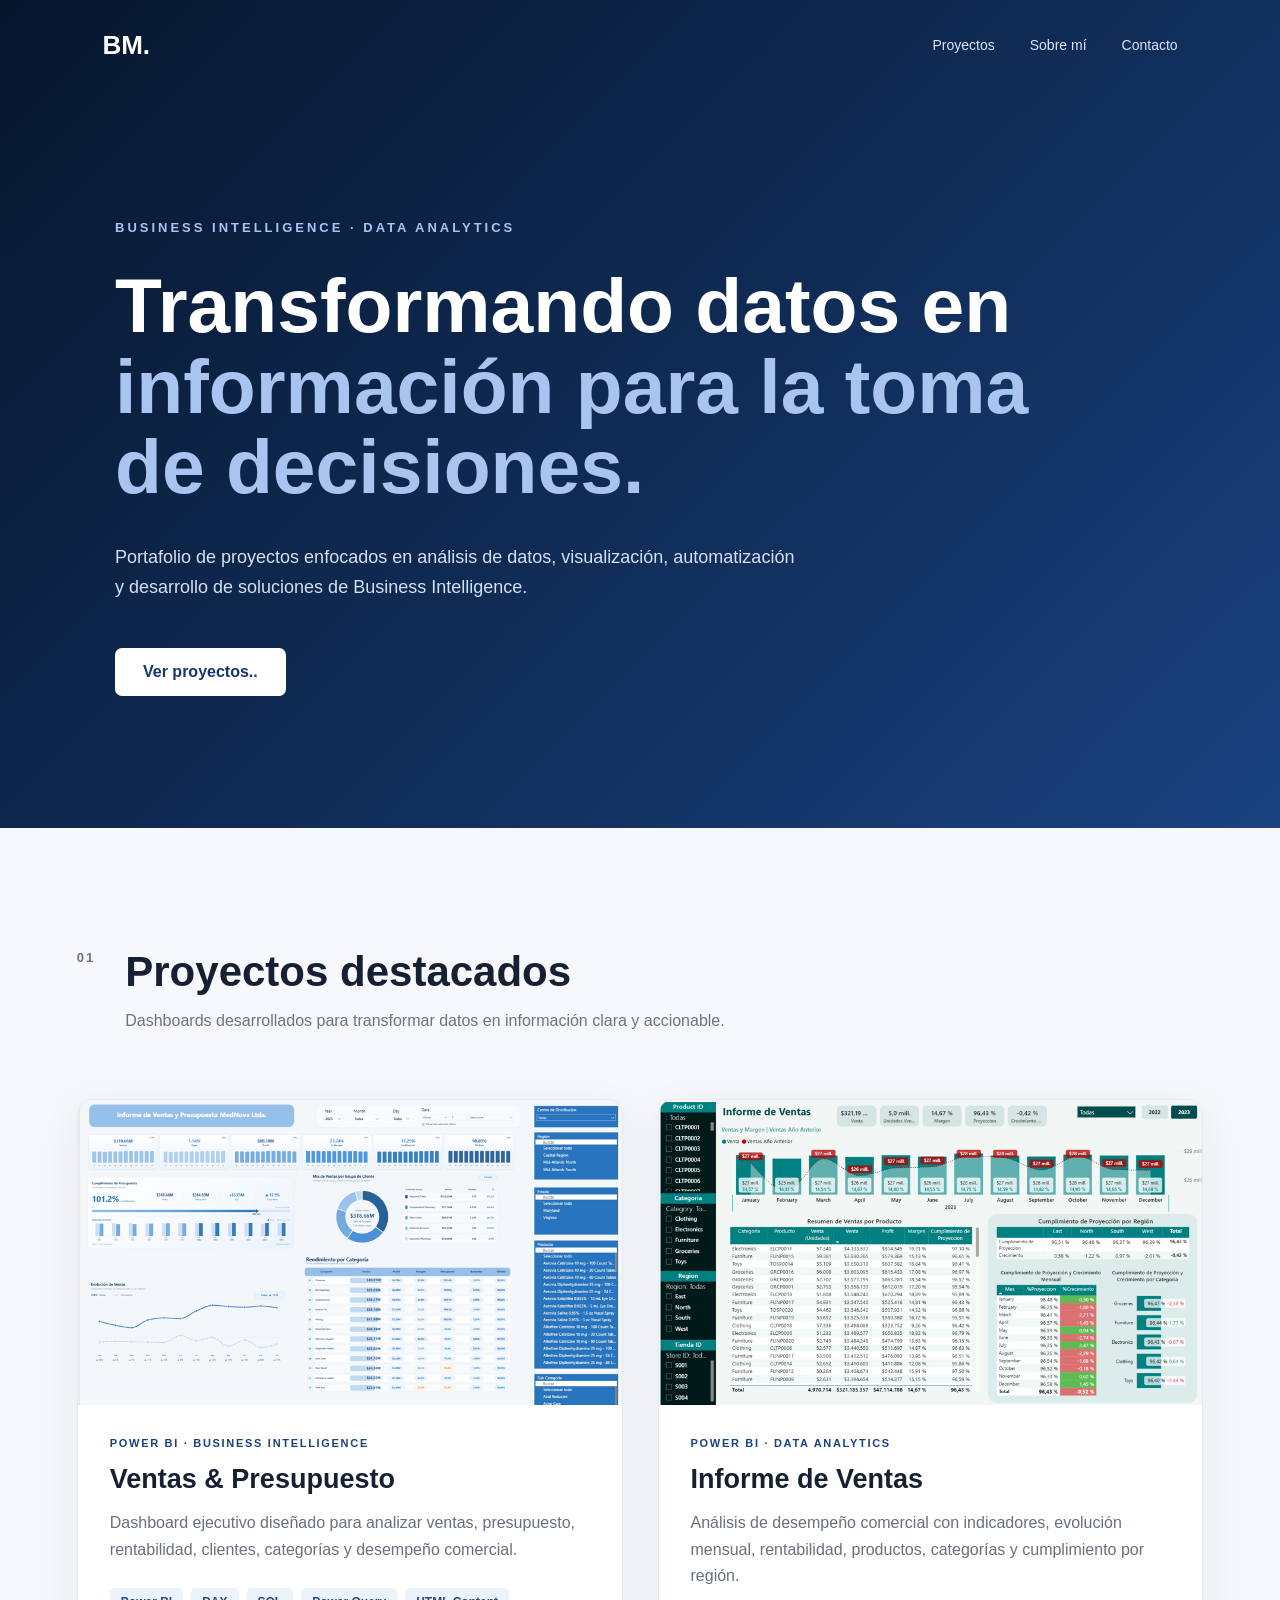
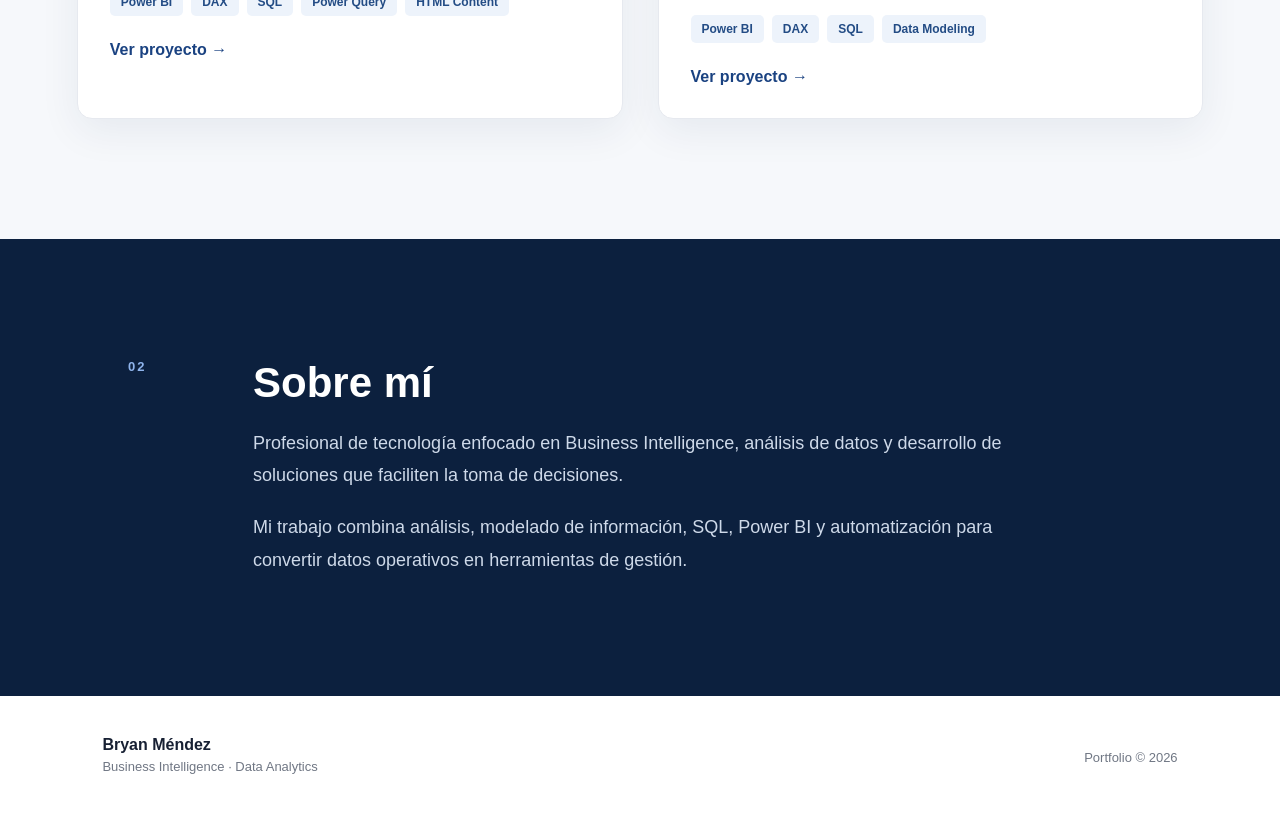
==== index.html @ 24287805 "agegando 2do proyecto" ====
<!DOCTYPE html>
<html lang="es">

<head>
    <meta charset="UTF-8">
    <meta name="viewport" content="width=device-width, initial-scale=1.0">

    <title>Bryan Méndez | Business Intelligence</title>

    <link rel="stylesheet" href="./style.css">
</head>

<body>

    <header class="hero">

        <nav class="navbar">
            <div class="logo">BM.</div>

            <div class="nav-links">
                <a href="#proyectos">Proyectos</a>
                <a href="#sobre-mi">Sobre mí</a>
                <a href="#contacto">Contacto</a>
            </div>
        </nav>

        <div class="hero-content">

            <p class="eyebrow">BUSINESS INTELLIGENCE · DATA ANALYTICS</p>

            <h1>
                Transformando datos en
                <span>información para la toma de decisiones.</span>
            </h1>

            <p class="hero-description">
                Portafolio de proyectos enfocados en análisis de datos,
                visualización, automatización y desarrollo de soluciones
                de Business Intelligence.
            </p>

            <div class="hero-buttons">
                <a href="#proyectos" class="btn-primary">Ver proyectos..</a>
            </div>

        </div>

    </header>


    <main>

        <section id="proyectos" class="projects-section">

            <div class="section-heading">

                <p class="section-number">01</p>

                <div>
                    <h2>Proyectos destacados</h2>
                    <p>
                        Dashboards desarrollados para transformar datos
                        en información clara y accionable.
                    </p>
                </div>

            </div>


            <div class="projects-grid">

                <!-- PROYECTO 1 -->

                <article class="project-card">

                    <div class="project-image">

                        <img
                            src="assets/images/NovaReport.png"
                            alt="Dashboard de Ventas y Presupuesto en Power BI"
                        >

                    </div>

                    <div class="project-content">

                        <p class="project-type">
                            POWER BI · BUSINESS INTELLIGENCE
                        </p>

                        <h3>
                            Ventas & Presupuesto
                        </h3>

                        <p>
                            Dashboard ejecutivo diseñado para analizar
                            ventas, presupuesto, rentabilidad, clientes,
                            categorías y desempeño comercial.
                        </p>

                        <div class="technologies">
                            <span>Power BI</span>
                            <span>DAX</span>
                            <span>SQL</span>
                            <span>Power Query</span>
                            <span>HTML Content</span>
                        </div>

                        <a href="./projects/nova-report.html" class="project-link">
                              Ver proyecto →
                        </a>

                    </div>

                </article>


                <!-- PROYECTO 2 -->

                <article class="project-card">

                    <div class="project-image">

                        <img
                            src="assets/images/ventas inventario.png"
                            alt="Dashboard de análisis de ventas en Power BI"
                        >

                    </div>

                    <div class="project-content">

                        <p class="project-type">
                            POWER BI · DATA ANALYTICS
                        </p>

                        <h3>
                            Informe de Ventas
                        </h3>

                        <p>
                            Análisis de desempeño comercial con indicadores,
                            evolución mensual, rentabilidad, productos,
                            categorías y cumplimiento por región.
                        </p>

                        <div class="technologies">
                            <span>Power BI</span>
                            <span>DAX</span>
                            <span>SQL</span>
                            <span>Data Modeling</span>
                        </div>

<a
    href="./projects/commercial-analytics.html"
    class="project-link"
>
    Ver proyecto →
</a>

                    </div>

                </article>

            </div>

        </section>


        <section id="sobre-mi" class="about-section">

            <p class="section-number">02</p>

            <div class="about-content">

                <h2>Sobre mí</h2>

                <p>
                    Profesional de tecnología enfocado en Business Intelligence,
                    análisis de datos y desarrollo de soluciones que faciliten
                    la toma de decisiones.
                </p>

                <p>
                    Mi trabajo combina análisis, modelado de información,
                    SQL, Power BI y automatización para convertir datos
                    operativos en herramientas de gestión.
                </p>

            </div>

        </section>

    </main>


    <footer id="contacto">

        <div>
            <strong>Bryan Méndez</strong>
            <p>Business Intelligence · Data Analytics</p>
        </div>

        <p>Portfolio © 2026</p>

    </footer>

</body>

</html>
---- style.css ----
* {
    box-sizing: border-box;
    margin: 0;
    padding: 0;
}

html {
    scroll-behavior: smooth;
}

body {
    font-family:
        Inter,
        Segoe UI,
        Arial,
        sans-serif;

    background: #f6f8fb;
    color: #172033;
}


/* ------------------------------
   HERO
------------------------------ */

.hero {
    min-height: 92vh;
    background:
        linear-gradient(
            135deg,
            #07162d 0%,
            #102d58 55%,
            #1a4281 100%
        );

    color: white;
    padding: 0 8%;
}


.navbar {
    max-width: 1400px;
    margin: auto;
    height: 90px;

    display: flex;
    align-items: center;
    justify-content: space-between;
}


.logo {
    font-size: 26px;
    font-weight: 800;
}


.nav-links {
    display: flex;
    gap: 35px;
}


.nav-links a {
    color: #dce7f8;
    text-decoration: none;
    font-size: 14px;
}


.nav-links a:hover {
    color: white;
}


.hero-content {
    max-width: 1050px;
    margin: auto;
    padding-top: 130px;
}


.eyebrow {
    letter-spacing: 3px;
    font-size: 13px;
    font-weight: 700;
    color: #a9c5ef;
    margin-bottom: 30px;
}


.hero h1 {
    font-size: clamp(42px, 6vw, 78px);
    line-height: 1.05;
    max-width: 1000px;
}


.hero h1 span {
    color: #a9c5ef;
}


.hero-description {
    margin-top: 35px;
    max-width: 680px;

    font-size: 18px;
    line-height: 1.7;

    color: #d5e0f0;
}


.hero-buttons {
    margin-top: 45px;
}


.btn-primary {
    display: inline-block;

    padding: 15px 28px;

    background: white;
    color: #16366c;

    text-decoration: none;

    border-radius: 7px;

    font-weight: 700;

    transition: .2s;
}


.btn-primary:hover {
    transform: translateY(-2px);
}


/* ------------------------------
   PROYECTOS
------------------------------ */

.projects-section {
    max-width: 1400px;
    margin: auto;

    padding: 120px 6%;
}


.section-heading {
    display: flex;
    gap: 30px;

    margin-bottom: 65px;
}


.section-number {
    color: #1a4281;

    font-size: 13px;
    font-weight: 800;

    letter-spacing: 2px;
}


.section-heading h2,
.about-content h2 {
    font-size: 42px;
    margin-bottom: 12px;
}


.section-heading p {
    max-width: 650px;

    color: #6c7481;
    line-height: 1.6;
}


.projects-grid {
    display: grid;

    grid-template-columns:
        repeat(2, minmax(0, 1fr));

    gap: 35px;
}


.project-card {
    background: white;

    border-radius: 15px;

    overflow: hidden;

    border: 1px solid #e6e9ef;

    box-shadow:
        0 12px 40px rgba(20, 40, 80, .07);

    transition: .25s;
}


.project-card:hover {
    transform: translateY(-5px);

    box-shadow:
        0 20px 50px rgba(20, 40, 80, .12);
}


.project-image {
    aspect-ratio: 16 / 9;

    background: #e9eef7;

    overflow: hidden;
}


.project-image img {
    width: 100%;
    height: 100%;

    object-fit: cover;
    object-position: top;

    transition: .4s;
}


.project-card:hover img {
    transform: scale(1.02);
}


.project-content {
    padding: 32px;
}


.project-type {
    font-size: 11px;

    color: #1a4281;

    letter-spacing: 1.7px;

    font-weight: 800;

    margin-bottom: 15px;
}


.project-content h3 {
    font-size: 27px;

    margin-bottom: 15px;
}


.project-content > p:not(.project-type) {
    color: #68707d;

    line-height: 1.65;

    margin-bottom: 25px;
}


.technologies {
    display: flex;

    flex-wrap: wrap;

    gap: 8px;

    margin-bottom: 25px;
}


.technologies span {
    background: #edf3fb;

    color: #234c85;

    padding: 7px 11px;

    border-radius: 5px;

    font-size: 12px;

    font-weight: 600;
}


.project-link {
    color: #1a4281;

    text-decoration: none;

    font-weight: 700;
}


/* ------------------------------
   SOBRE MI
------------------------------ */

.about-section {
    background: #0c203e;

    color: white;

    padding: 120px 10%;

    display: grid;

    grid-template-columns:
        100px minmax(0, 900px);

    gap: 25px;
}


.about-section .section-number {
    color: #8fb4ec;
}


.about-content p {
    color: #ced9e9;

    max-width: 800px;

    line-height: 1.8;

    font-size: 18px;

    margin-top: 20px;
}


/* ------------------------------
   FOOTER
------------------------------ */

footer {
    padding: 40px 8%;

    display: flex;
    justify-content: space-between;
    align-items: center;

    color: #707784;

    background: white;
}


footer strong {
    color: #172033;
}


footer p {
    margin-top: 5px;

    font-size: 13px;
}


/* ------------------------------
   RESPONSIVE
------------------------------ */

@media (max-width: 850px) {

    .nav-links {
        display: none;
    }


    .hero-content {
        padding-top: 80px;
    }


    .projects-grid {
        grid-template-columns: 1fr;
    }


    .about-section {
        grid-template-columns: 1fr;
    }


    footer {
        flex-direction: column;

        align-items: flex-start;

        gap: 20px;
    }

}


/* ==========================================================
   PÁGINA INDIVIDUAL DE PROYECTO
========================================================== */

.project-page {
    background: #f6f8fb;
    color: #172033;
}


/* ----------------------------------------------------------
   NAVEGACIÓN
---------------------------------------------------------- */

.project-navbar {
    height: 82px;

    padding: 0 7%;

    display: flex;
    align-items: center;
    justify-content: space-between;

    background: #07162d;

    border-bottom: 1px solid rgba(255, 255, 255, .08);
}


.project-logo {
    color: white;

    font-size: 25px;
    font-weight: 800;

    text-decoration: none;
}


.project-nav-links {
    display: flex;
    align-items: center;

    gap: 30px;
}


.project-nav-links a {
    color: #cad8ec;

    font-size: 14px;

    text-decoration: none;

    transition: .2s;
}


.project-nav-links a:hover {
    color: white;
}


.project-nav-links .back-link {
    padding: 10px 16px;

    border: 1px solid rgba(255,255,255,.18);

    border-radius: 7px;

    color: white;
}
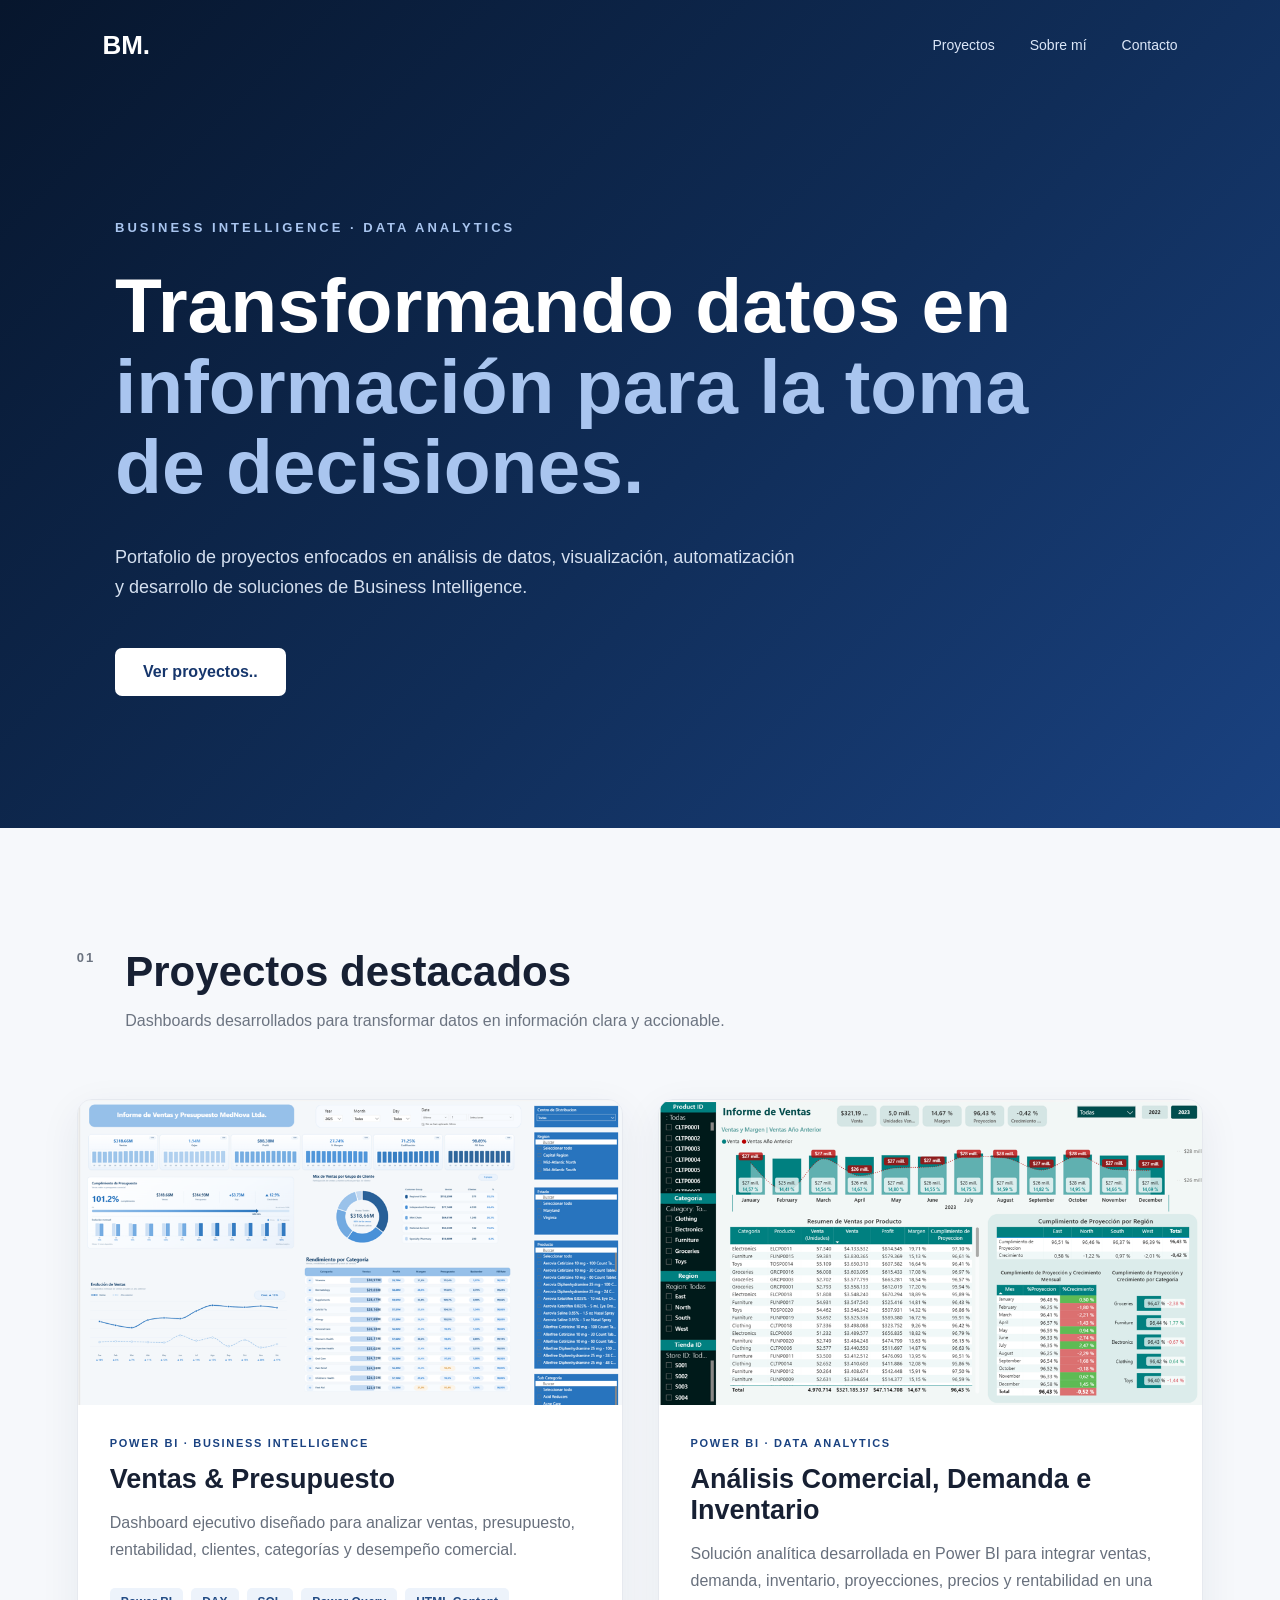
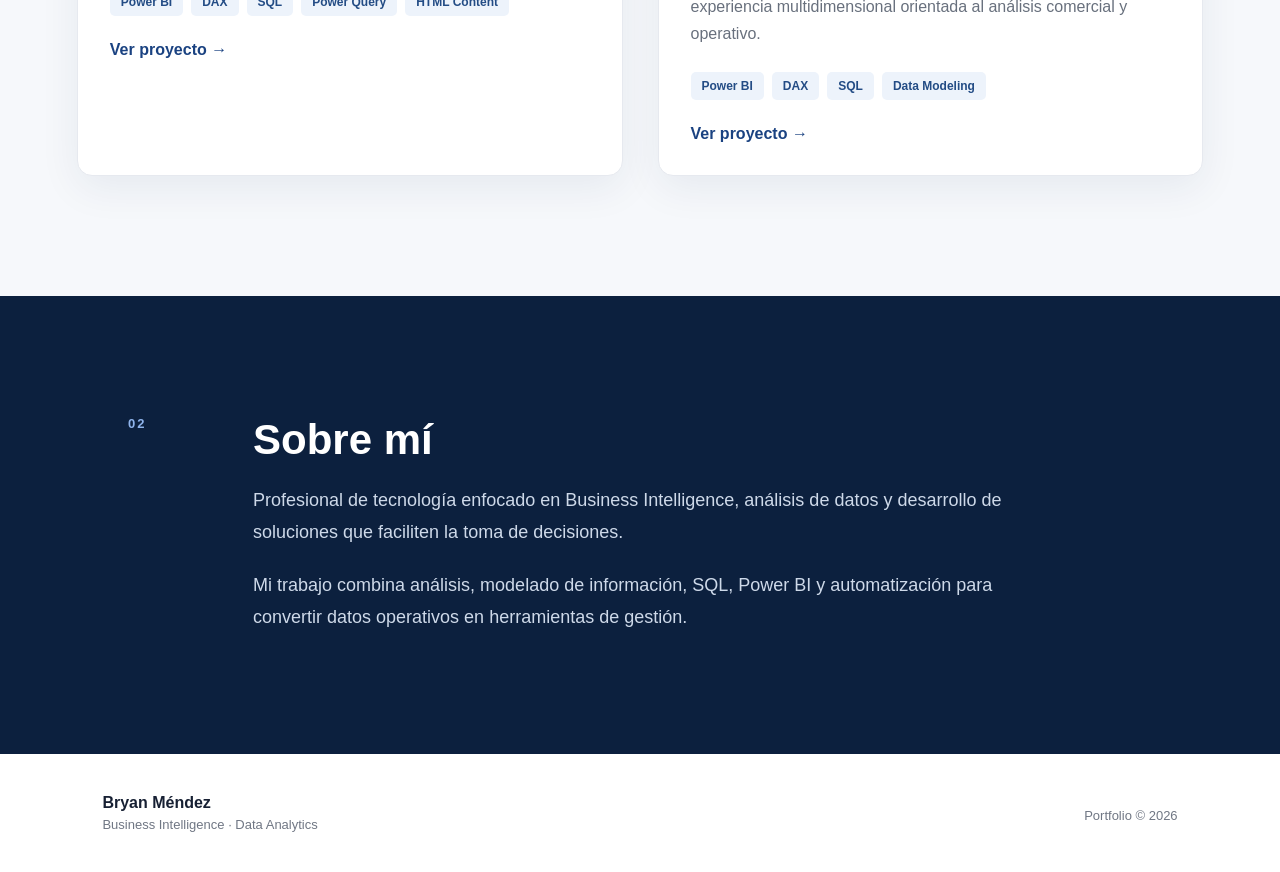
==== commit bd1e29e7: "Ortografia" ====
--- a/index.html
+++ b/index.html
@@ -135,13 +135,13 @@
                         </p>
 
                         <h3>
-                            Informe de Ventas
+                            An&aacute;lisis Comercial, Demanda e Inventario
                         </h3>
 
                         <p>
-                            Análisis de desempeño comercial con indicadores,
-                            evolución mensual, rentabilidad, productos,
-                            categorías y cumplimiento por región.
+                            Solución analítica desarrollada en Power BI para integrar ventas, demanda, inventario,
+                            proyecciones, precios y rentabilidad en una experiencia multidimensional
+                            orientada al análisis comercial y operativo.
                         </p>
 
                         <div class="technologies">
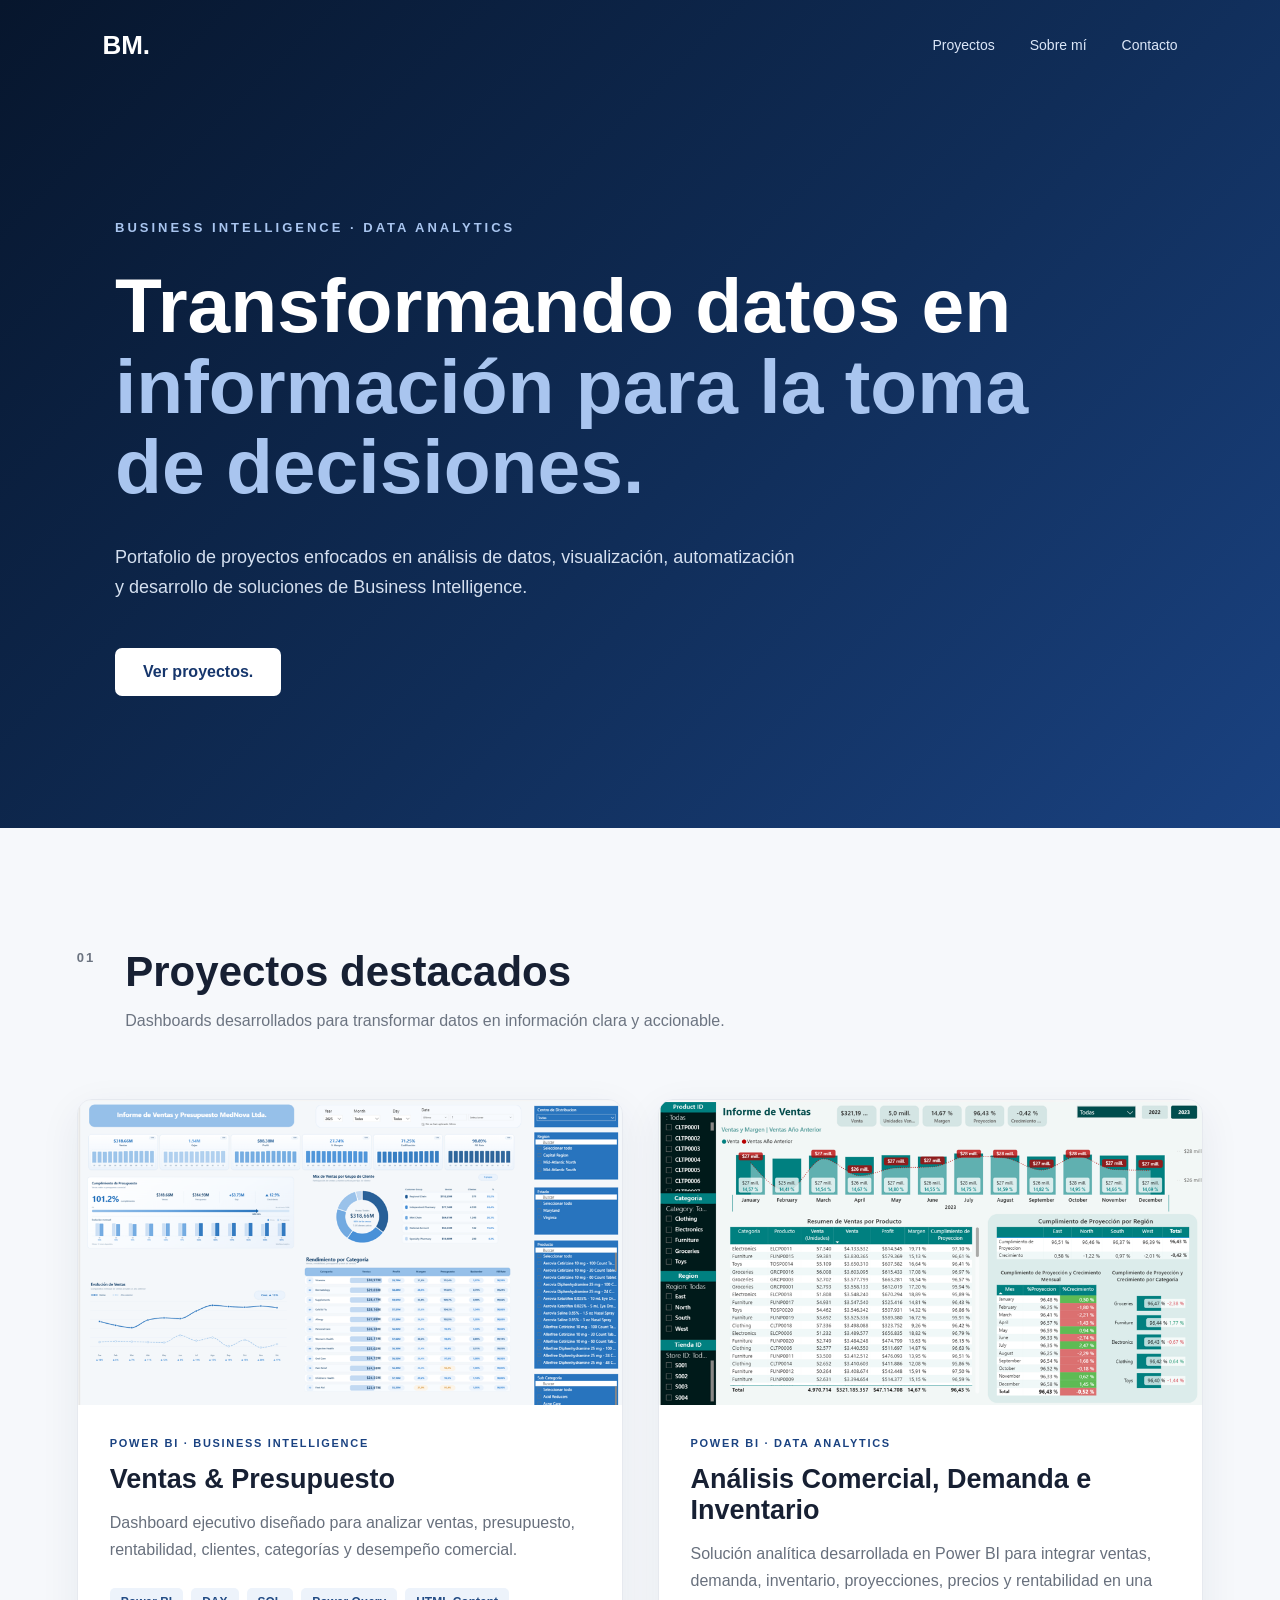
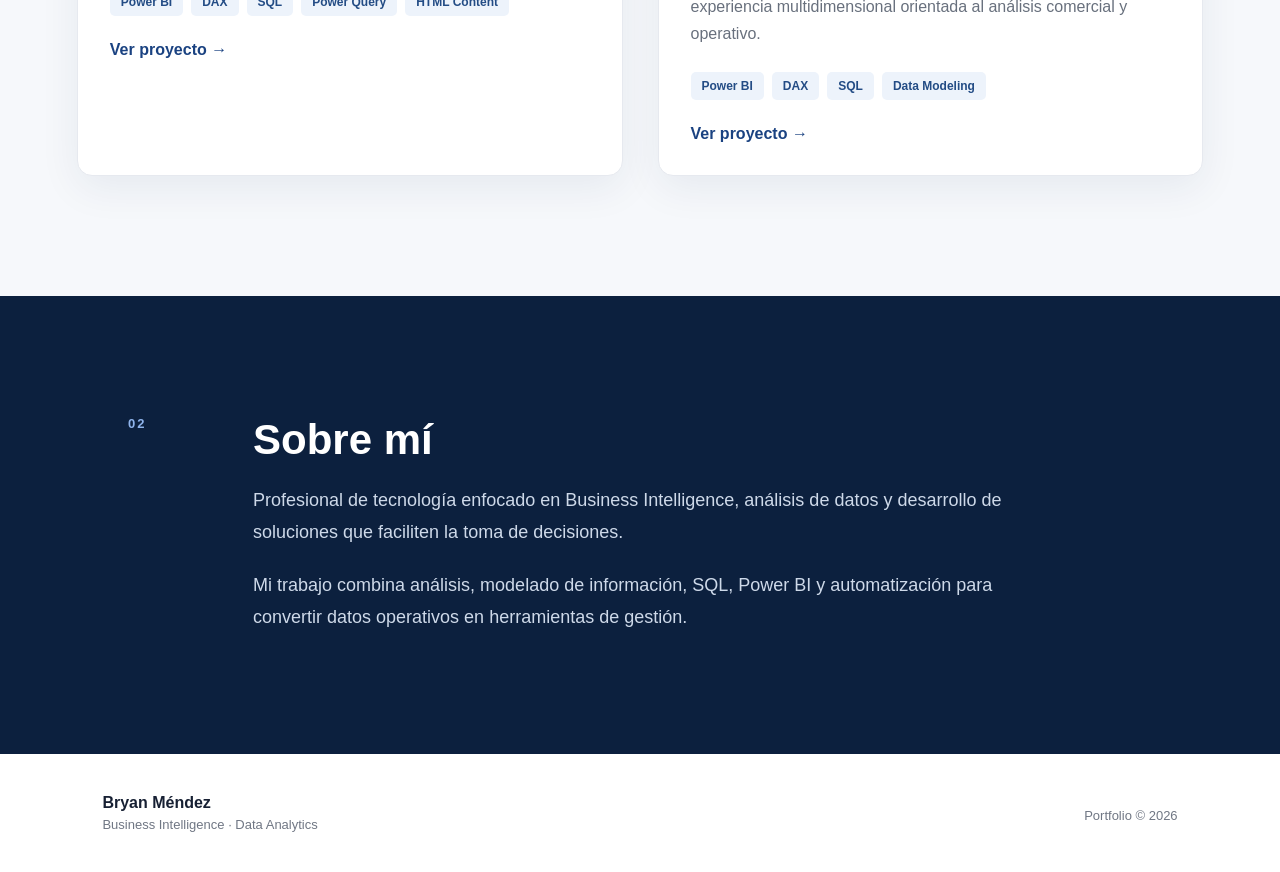
==== commit af44199a: "un punto xD" ====
--- a/index.html
+++ b/index.html
@@ -40,7 +40,7 @@
             </p>
 
             <div class="hero-buttons">
-                <a href="#proyectos" class="btn-primary">Ver proyectos..</a>
+                <a href="#proyectos" class="btn-primary">Ver proyectos.</a>
             </div>
 
         </div>
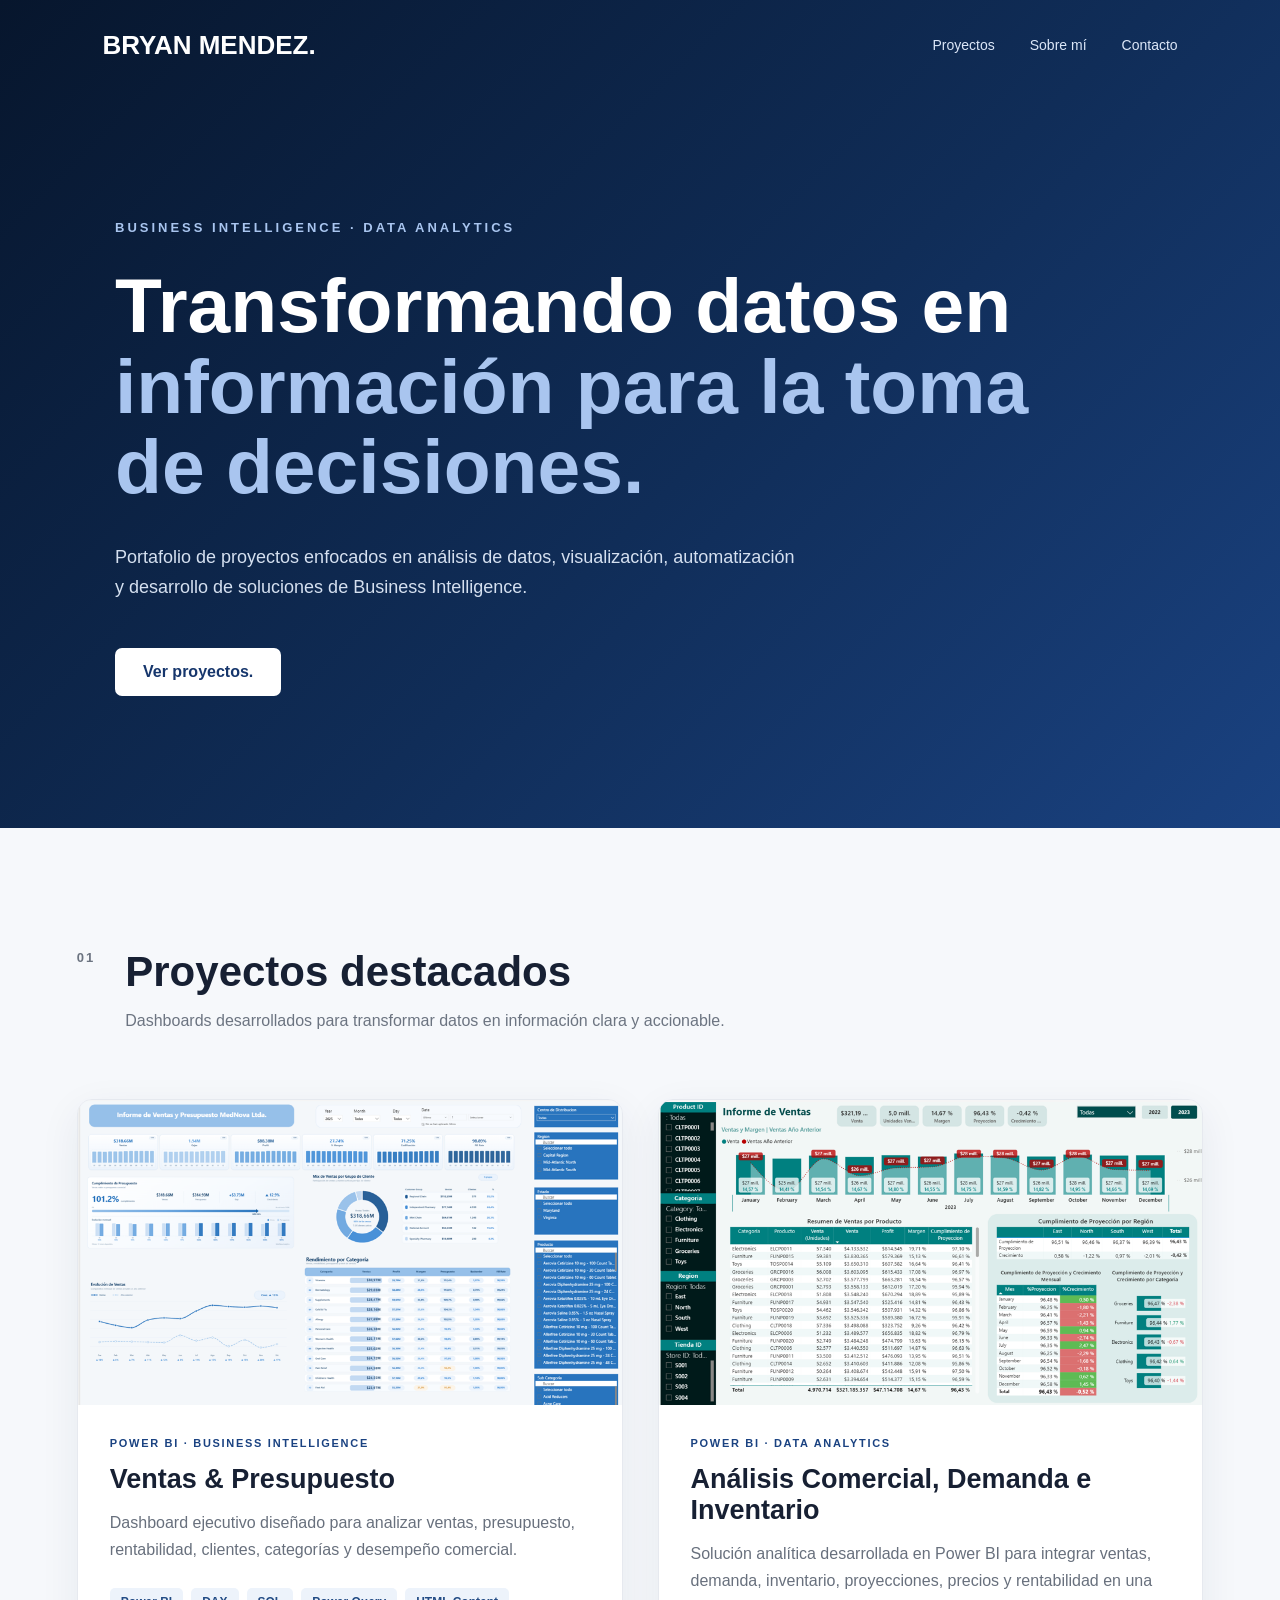
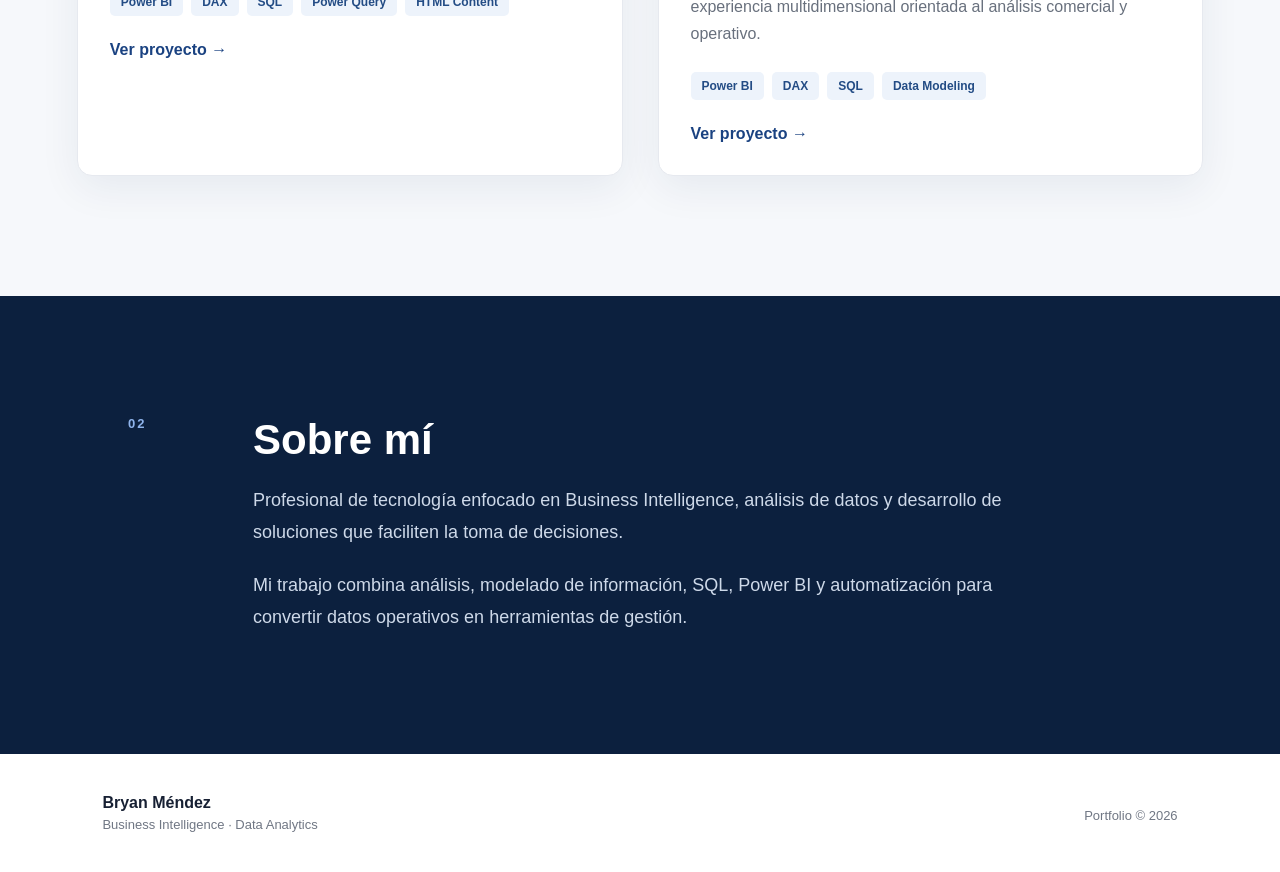
==== commit cc20d519: "cAMBIO DE TITULOS" ====
--- a/index.html
+++ b/index.html
@@ -15,7 +15,7 @@
     <header class="hero">
 
         <nav class="navbar">
-            <div class="logo">BM.</div>
+            <div class="logo">BRYAN MENDEZ.</div>
 
             <div class="nav-links">
                 <a href="#proyectos">Proyectos</a>
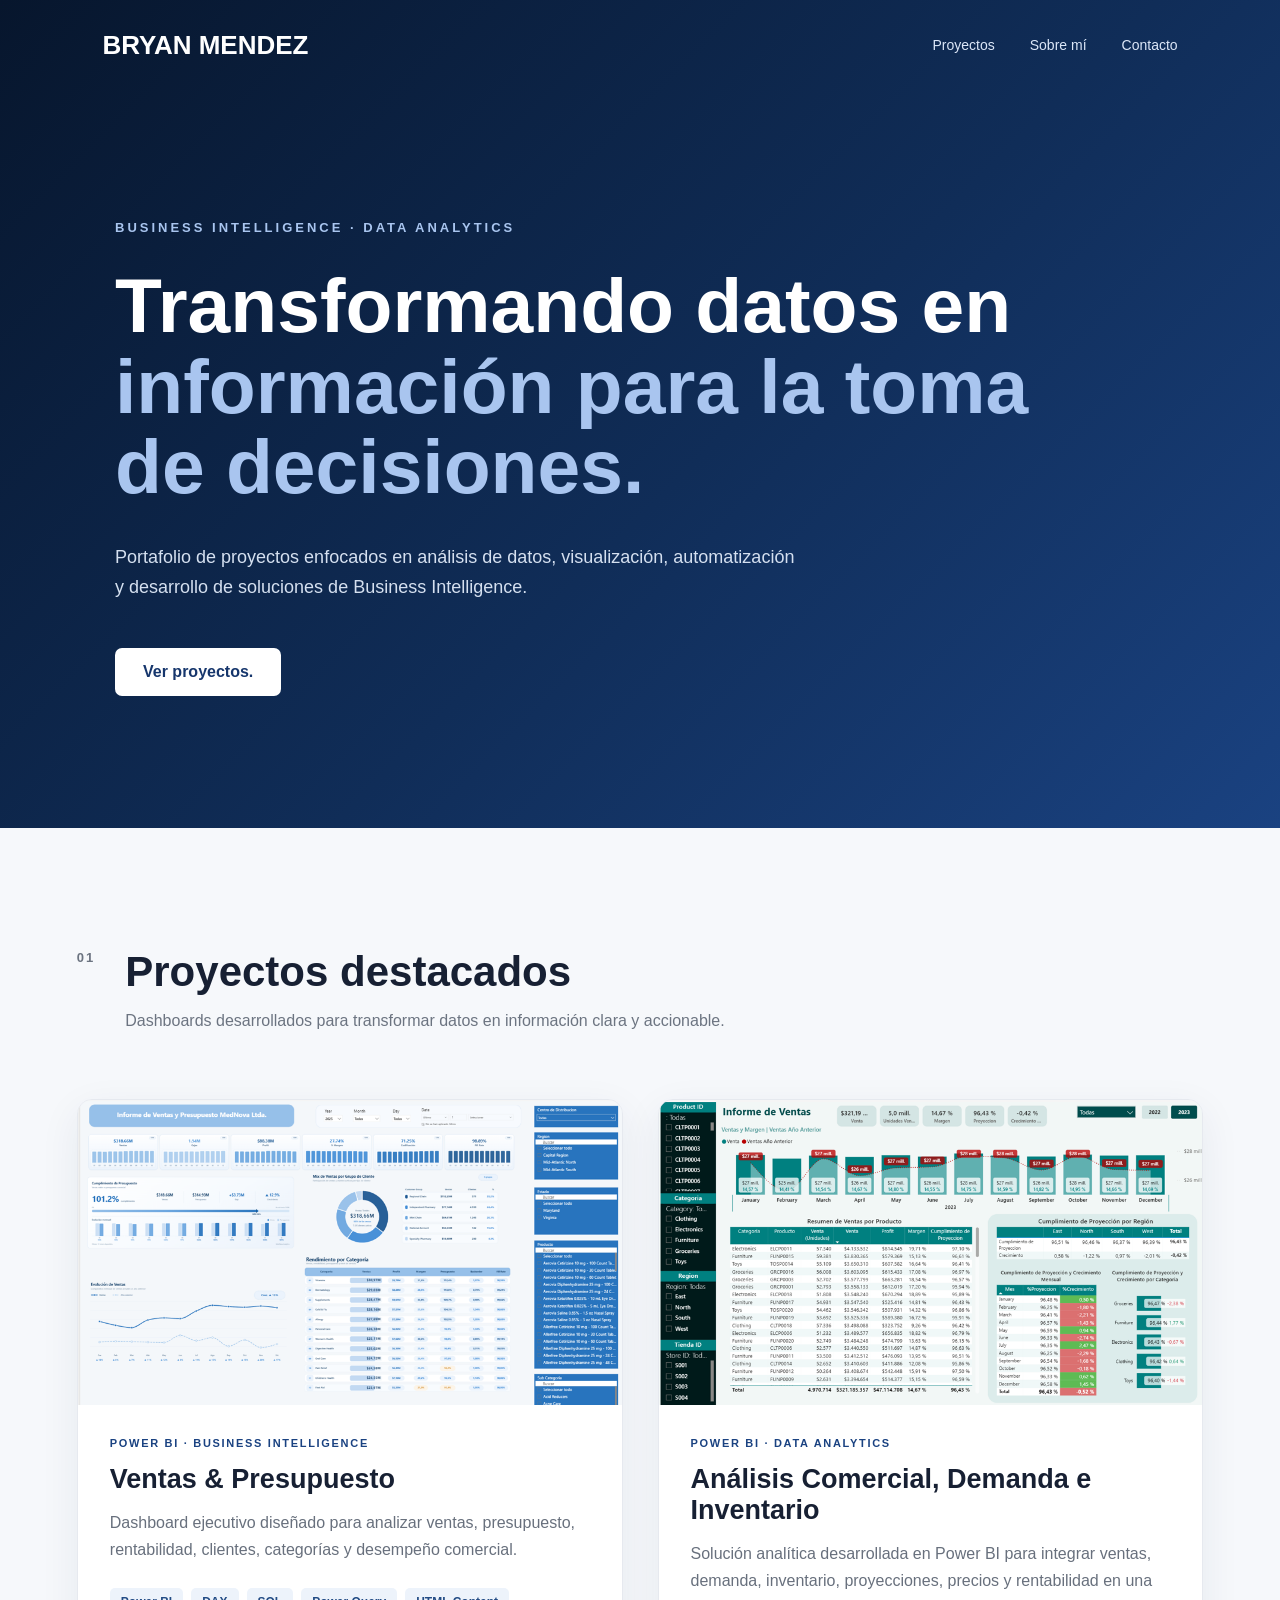
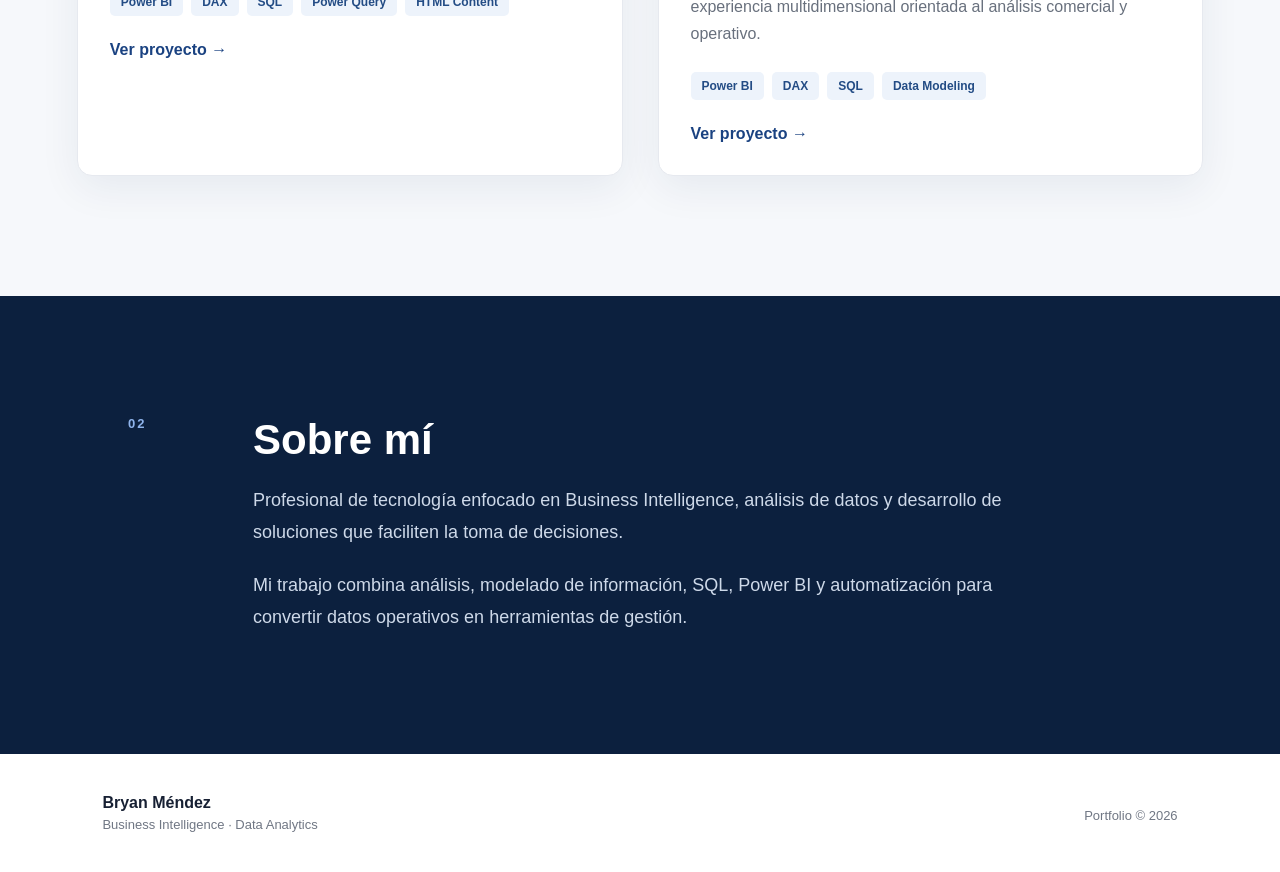
==== commit 560e30d6: "QUITAR PUNTO" ====
--- a/index.html
+++ b/index.html
@@ -15,7 +15,7 @@
     <header class="hero">
 
         <nav class="navbar">
-            <div class="logo">BRYAN MENDEZ.</div>
+            <div class="logo">BRYAN MENDEZ</div>
 
             <div class="nav-links">
                 <a href="#proyectos">Proyectos</a>
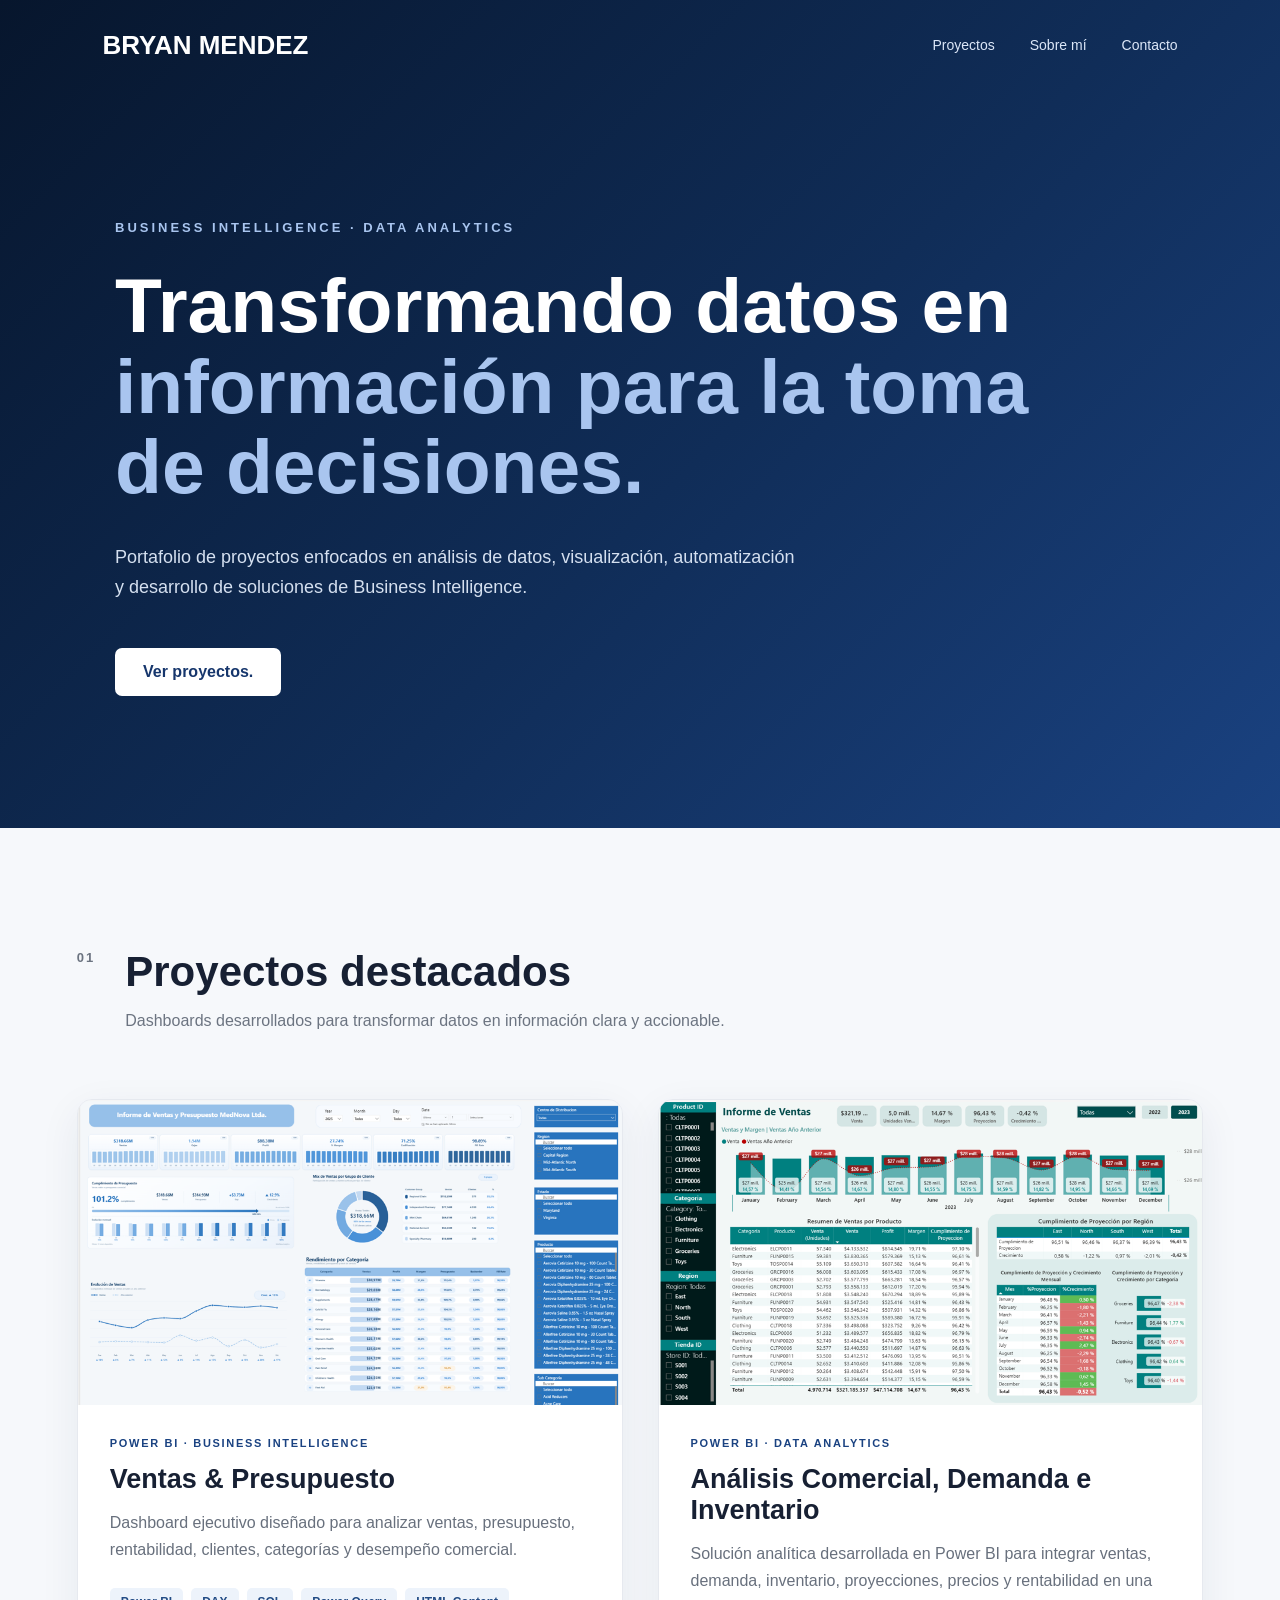
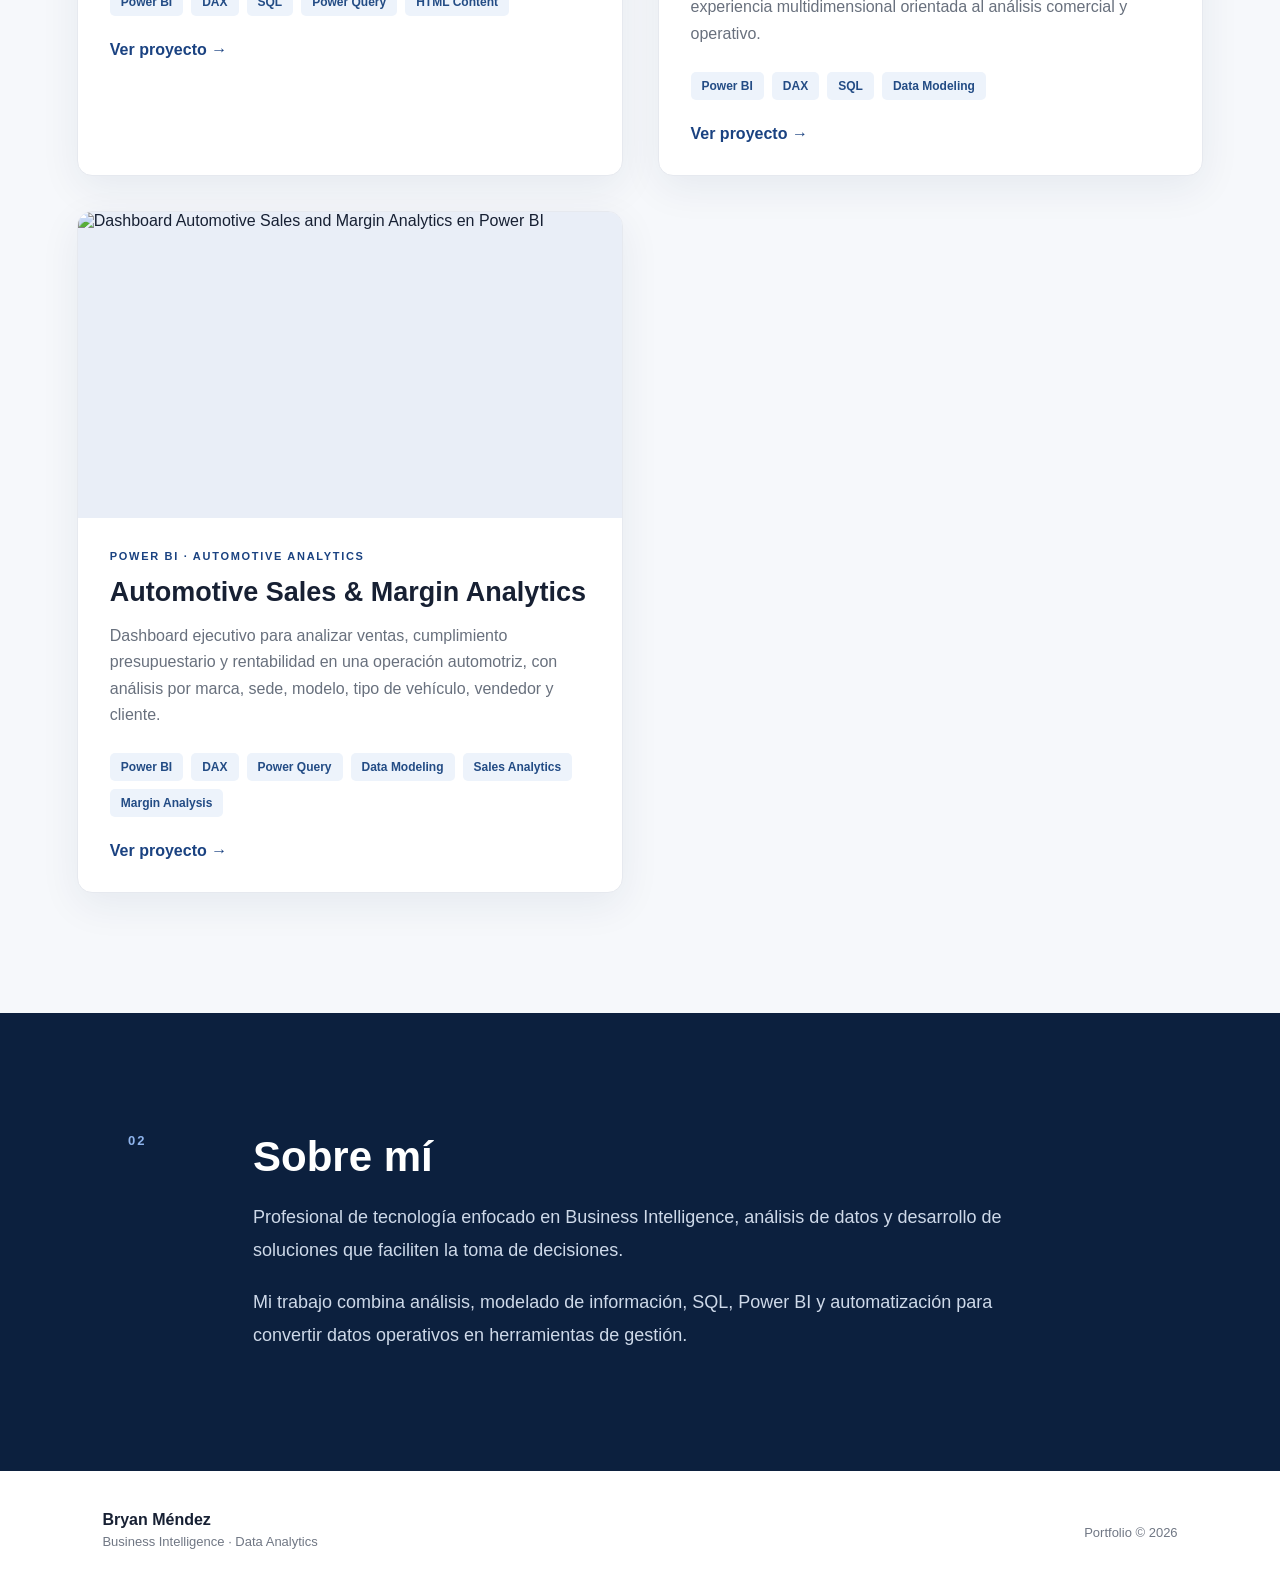
==== commit cb16b1c4: "nUEVA pagina reporte 3" ====
--- a/index.html
+++ b/index.html
@@ -162,6 +162,70 @@
 
                 </article>
 
+
+
+
+
+            <!-- PROYECTO 3 -->
+
+<article class="project-card">
+
+    <div class="project-image">
+
+        <img
+            src="assets/images/motor-distributors.png"
+            alt="Dashboard Automotive Sales and Margin Analytics en Power BI"
+        >
+
+    </div>
+
+    <div class="project-content">
+
+        <p class="project-type">
+            POWER BI · AUTOMOTIVE ANALYTICS
+        </p>
+
+        <h3>
+            Automotive Sales & Margin Analytics
+        </h3>
+
+        <p>
+            Dashboard ejecutivo para analizar ventas,
+            cumplimiento presupuestario y rentabilidad
+            en una operación automotriz, con análisis
+            por marca, sede, modelo, tipo de vehículo,
+            vendedor y cliente.
+        </p>
+
+        <div class="technologies">
+
+            <span>Power BI</span>
+            <span>DAX</span>
+            <span>Power Query</span>
+            <span>Data Modeling</span>
+            <span>Sales Analytics</span>
+            <span>Margin Analysis</span>
+
+        </div>
+
+        <a
+            href="./projects/automotive-analytics.html"
+            class="project-link"
+        >
+            Ver proyecto →
+        </a>
+
+    </div>
+
+</article>
+
+<!--FIN PROYECTO 3 -->
+
+
+
+
+
+
             </div>
 
         </section>
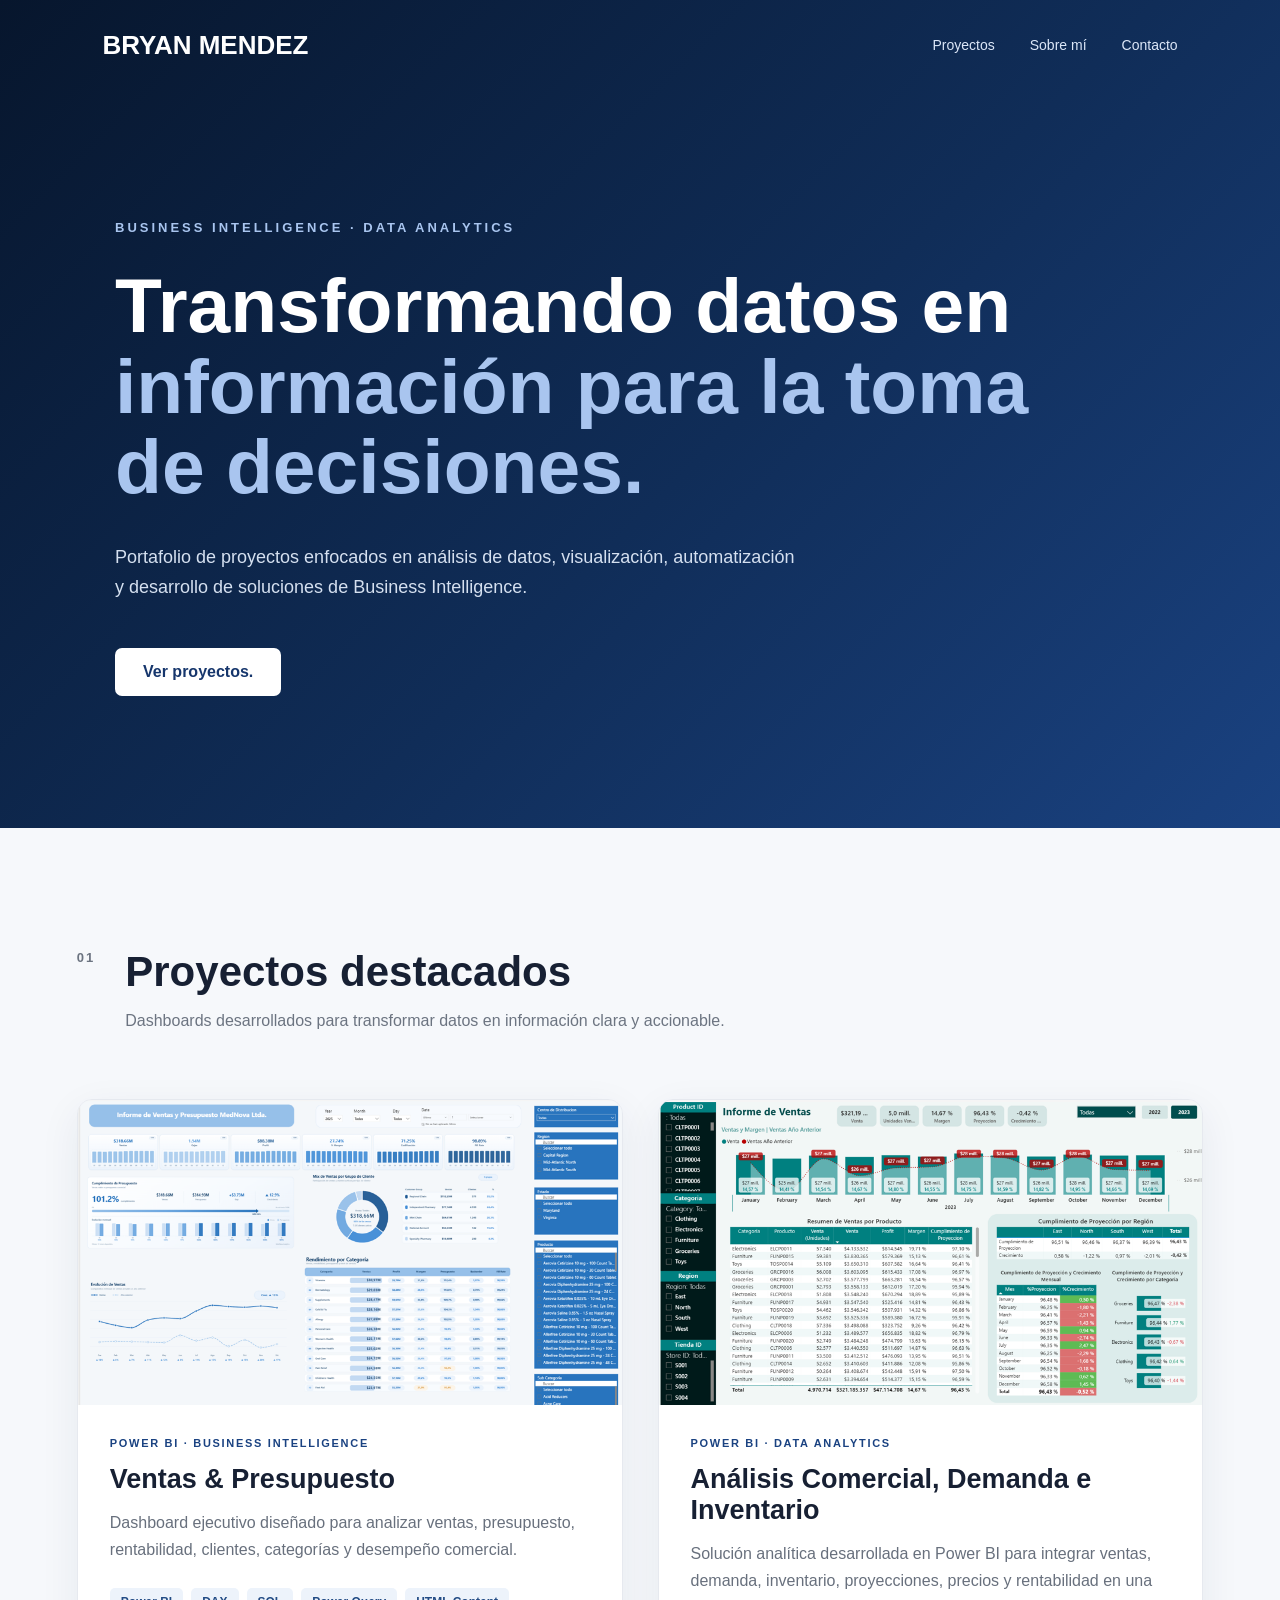
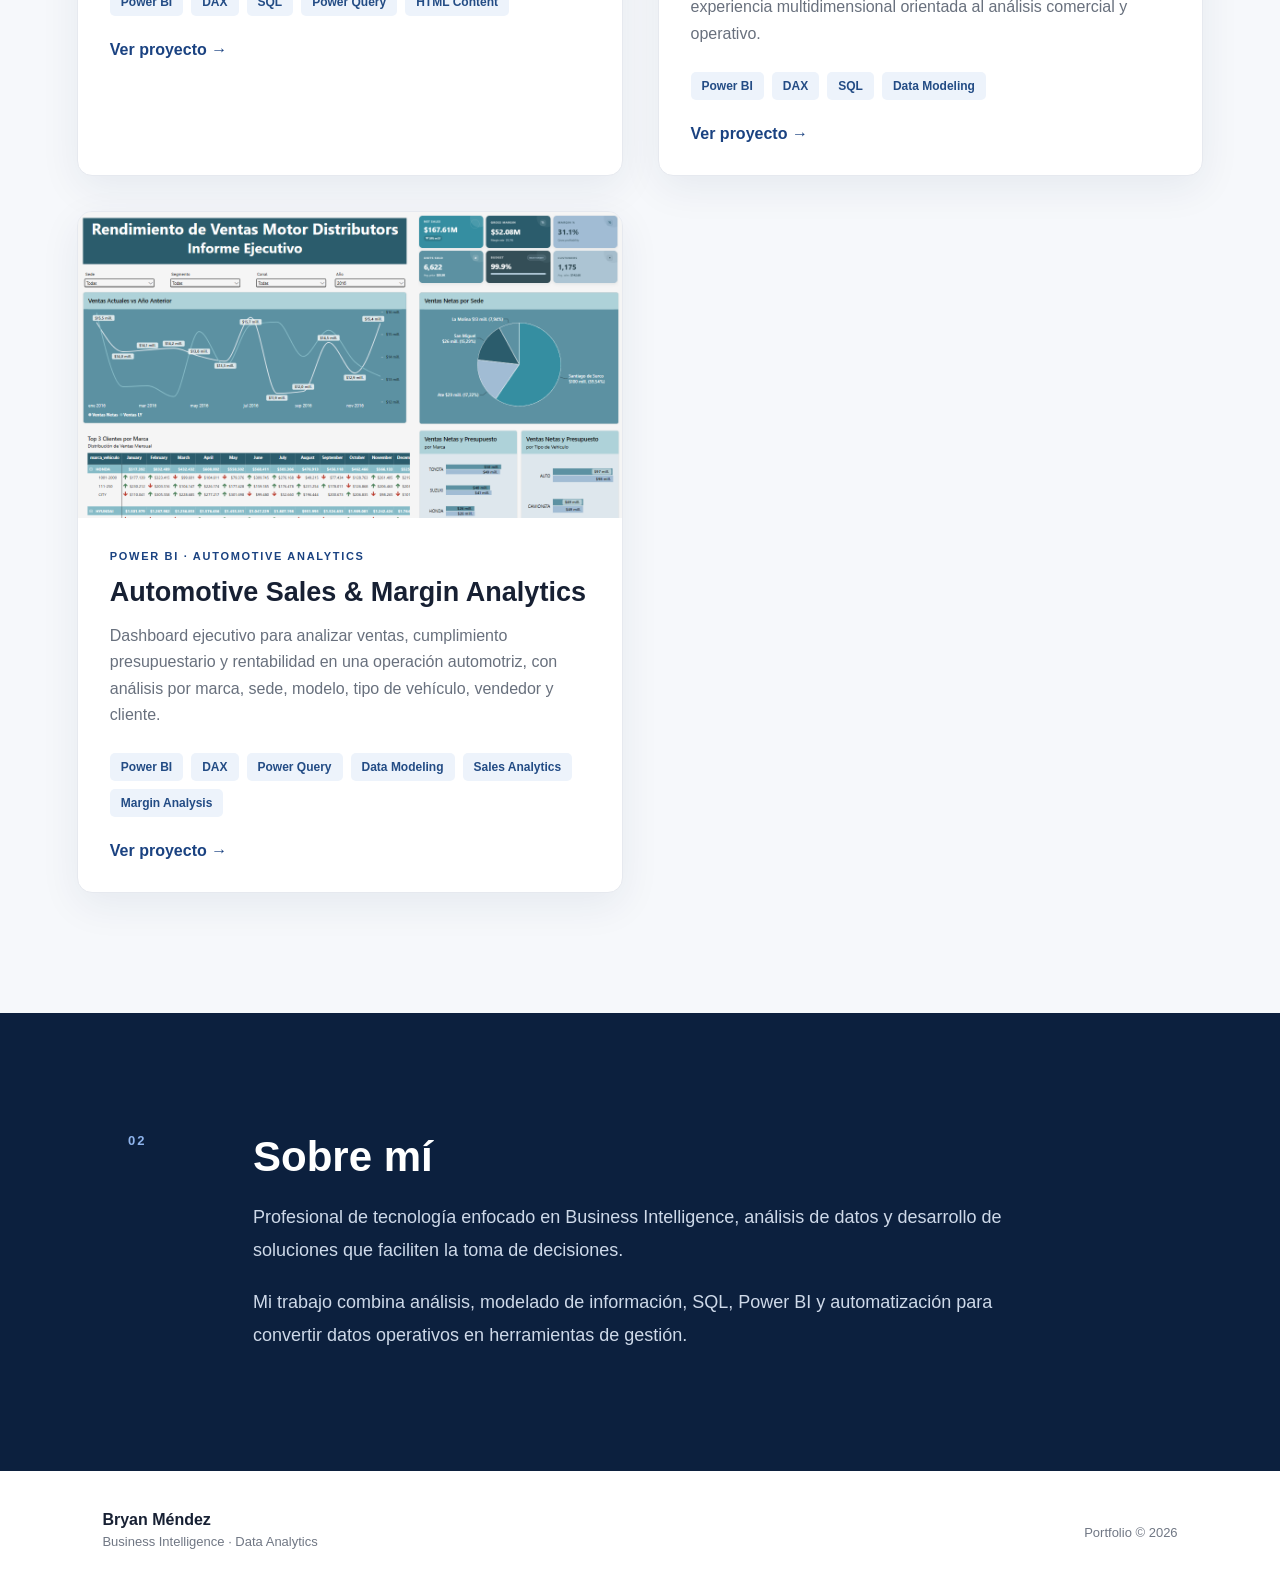
==== commit 19ee044e: "motor cambio imagen 2" ====
--- a/index.html
+++ b/index.html
@@ -173,7 +173,7 @@
     <div class="project-image">
 
         <img
-            src="assets/images/motor-distributors.png"
+            src="assets/images/Motor-distributors.png"
             alt="Dashboard Automotive Sales and Margin Analytics en Power BI"
         >
 
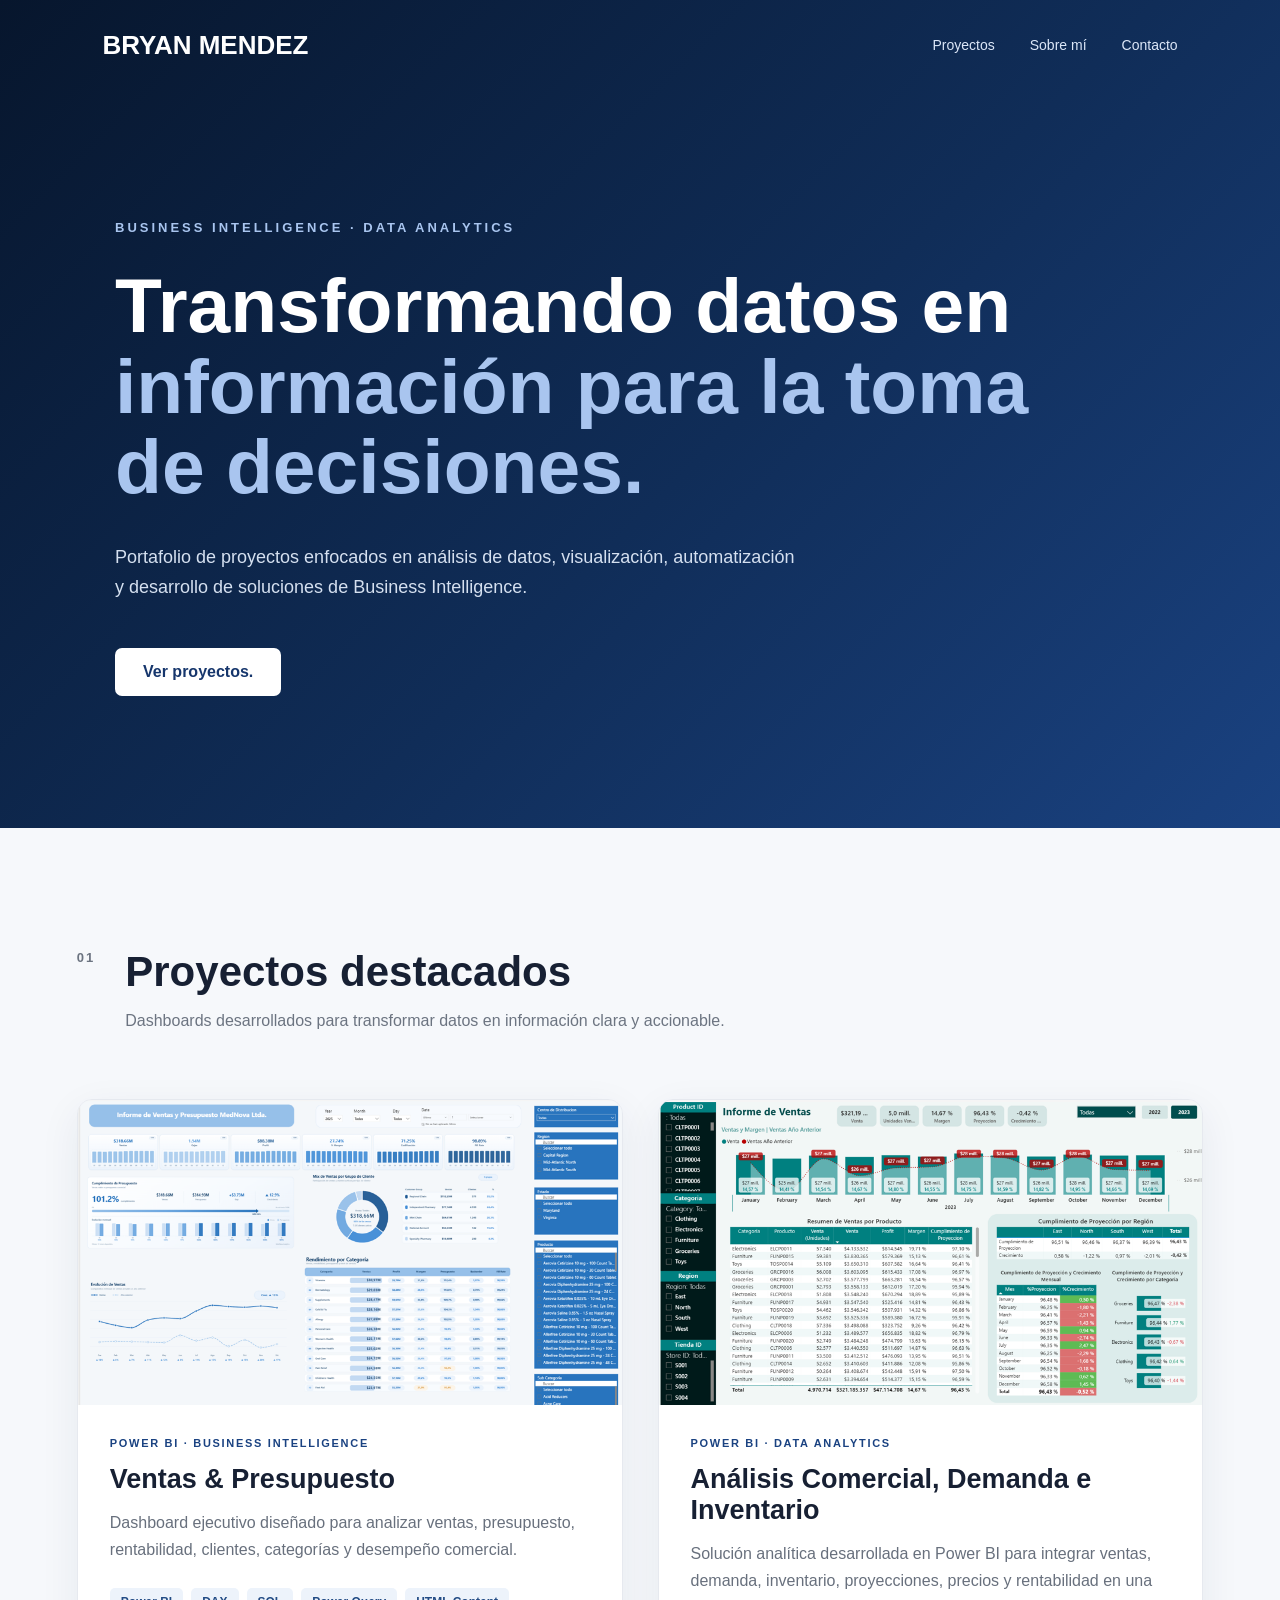
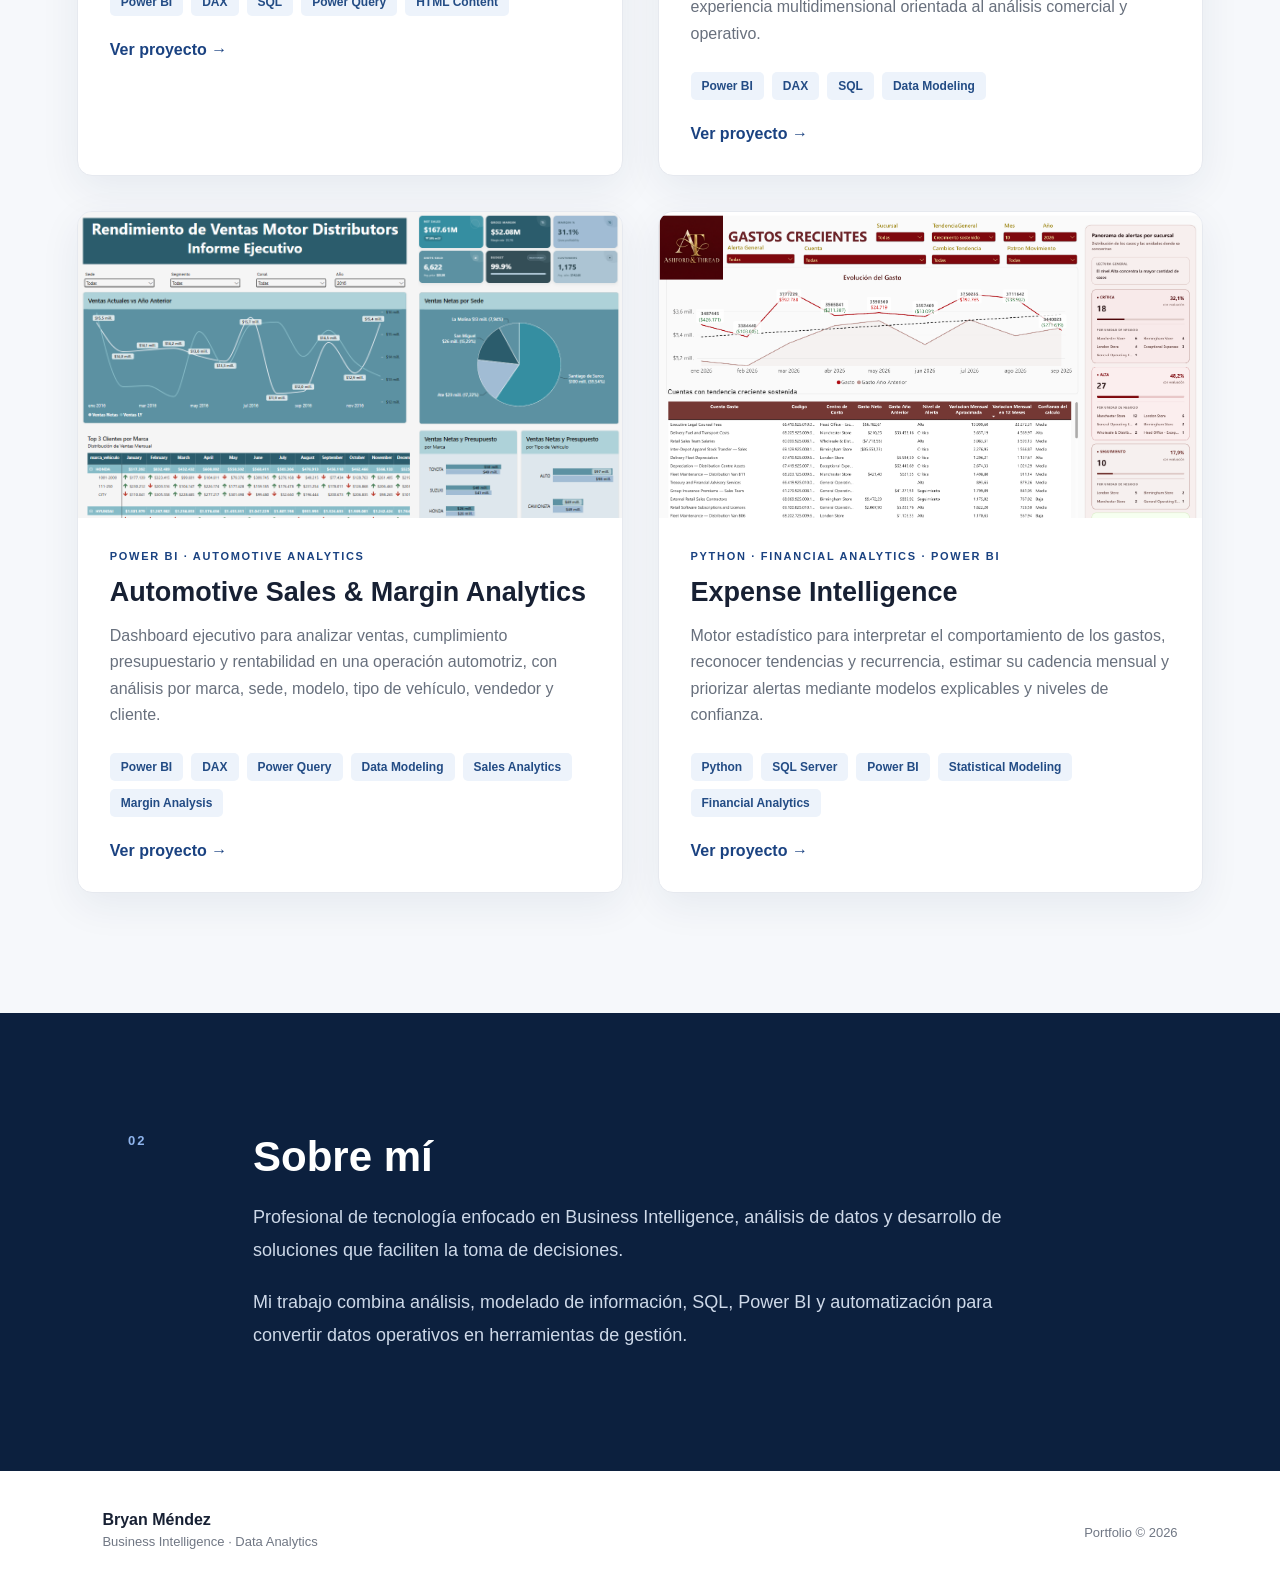
==== commit c0e03833: "AGREGAR PROYECTO 4" ====
--- a/index.html
+++ b/index.html
@@ -221,6 +221,36 @@
 
 <!--FIN PROYECTO 3 -->
 
+<!--INICIO PROYECTO 4 -->
+
+<article class="project-card">
+  <div class="project-image">
+    <img src="assets/images/expense-dashboard-2.png"
+         alt="Expense Intelligence: dashboard de alertas y análisis estadístico de gastos operativos"
+         loading="lazy">
+  </div>
+  <div class="project-content">
+    <p class="project-type">PYTHON · FINANCIAL ANALYTICS · POWER BI</p>
+    <h3>Expense Intelligence</h3>
+    <p>
+      Motor estadístico para interpretar el comportamiento de los gastos,
+      reconocer tendencias y recurrencia, estimar su cadencia mensual y
+      priorizar alertas mediante modelos explicables y niveles de confianza.
+    </p>
+    <div class="technologies">
+      <span>Python</span>
+      <span>SQL Server</span>
+      <span>Power BI</span>
+      <span>Statistical Modeling</span>
+      <span>Financial Analytics</span>
+    </div>
+    <a href="./projects/expense-intelligence.html" class="project-link">Ver proyecto →</a>
+  </div>
+</article>
+
+
+<!--FIN PROYECTO 4 -->
+
 
 
 
